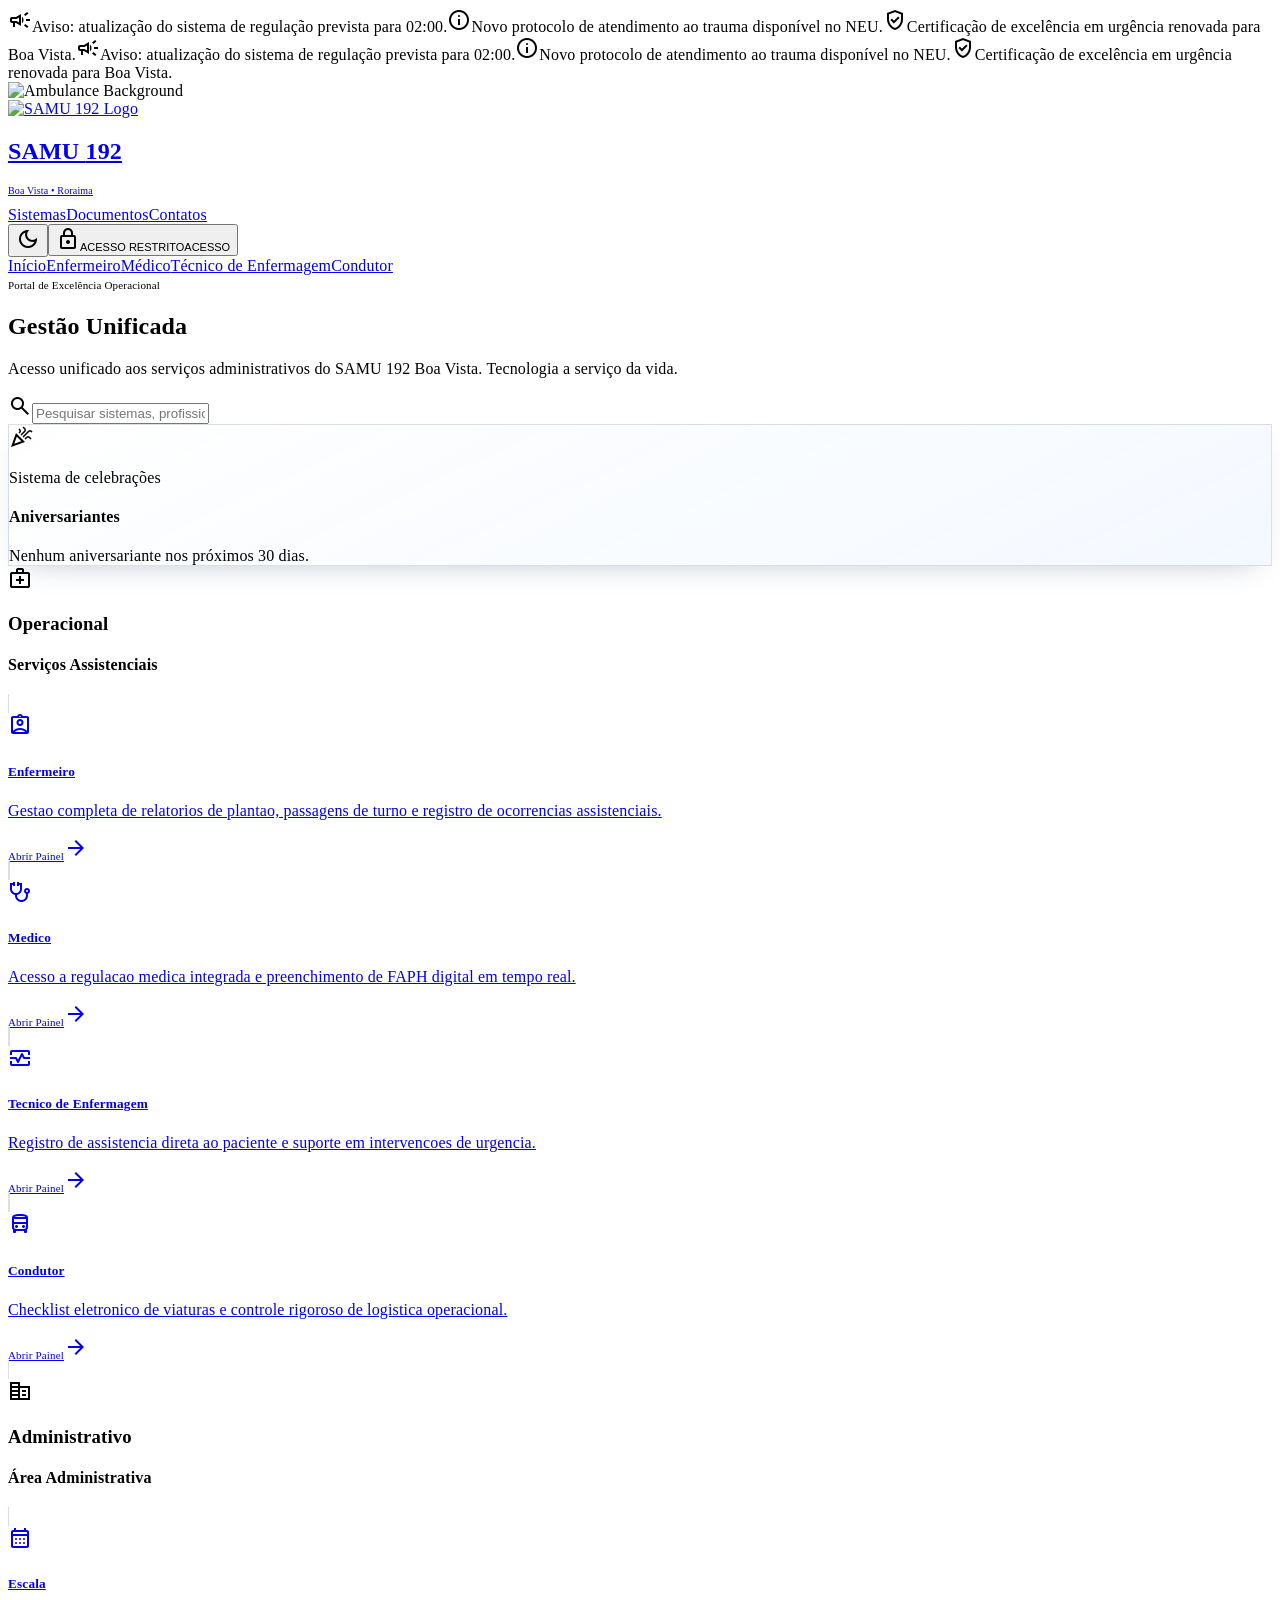
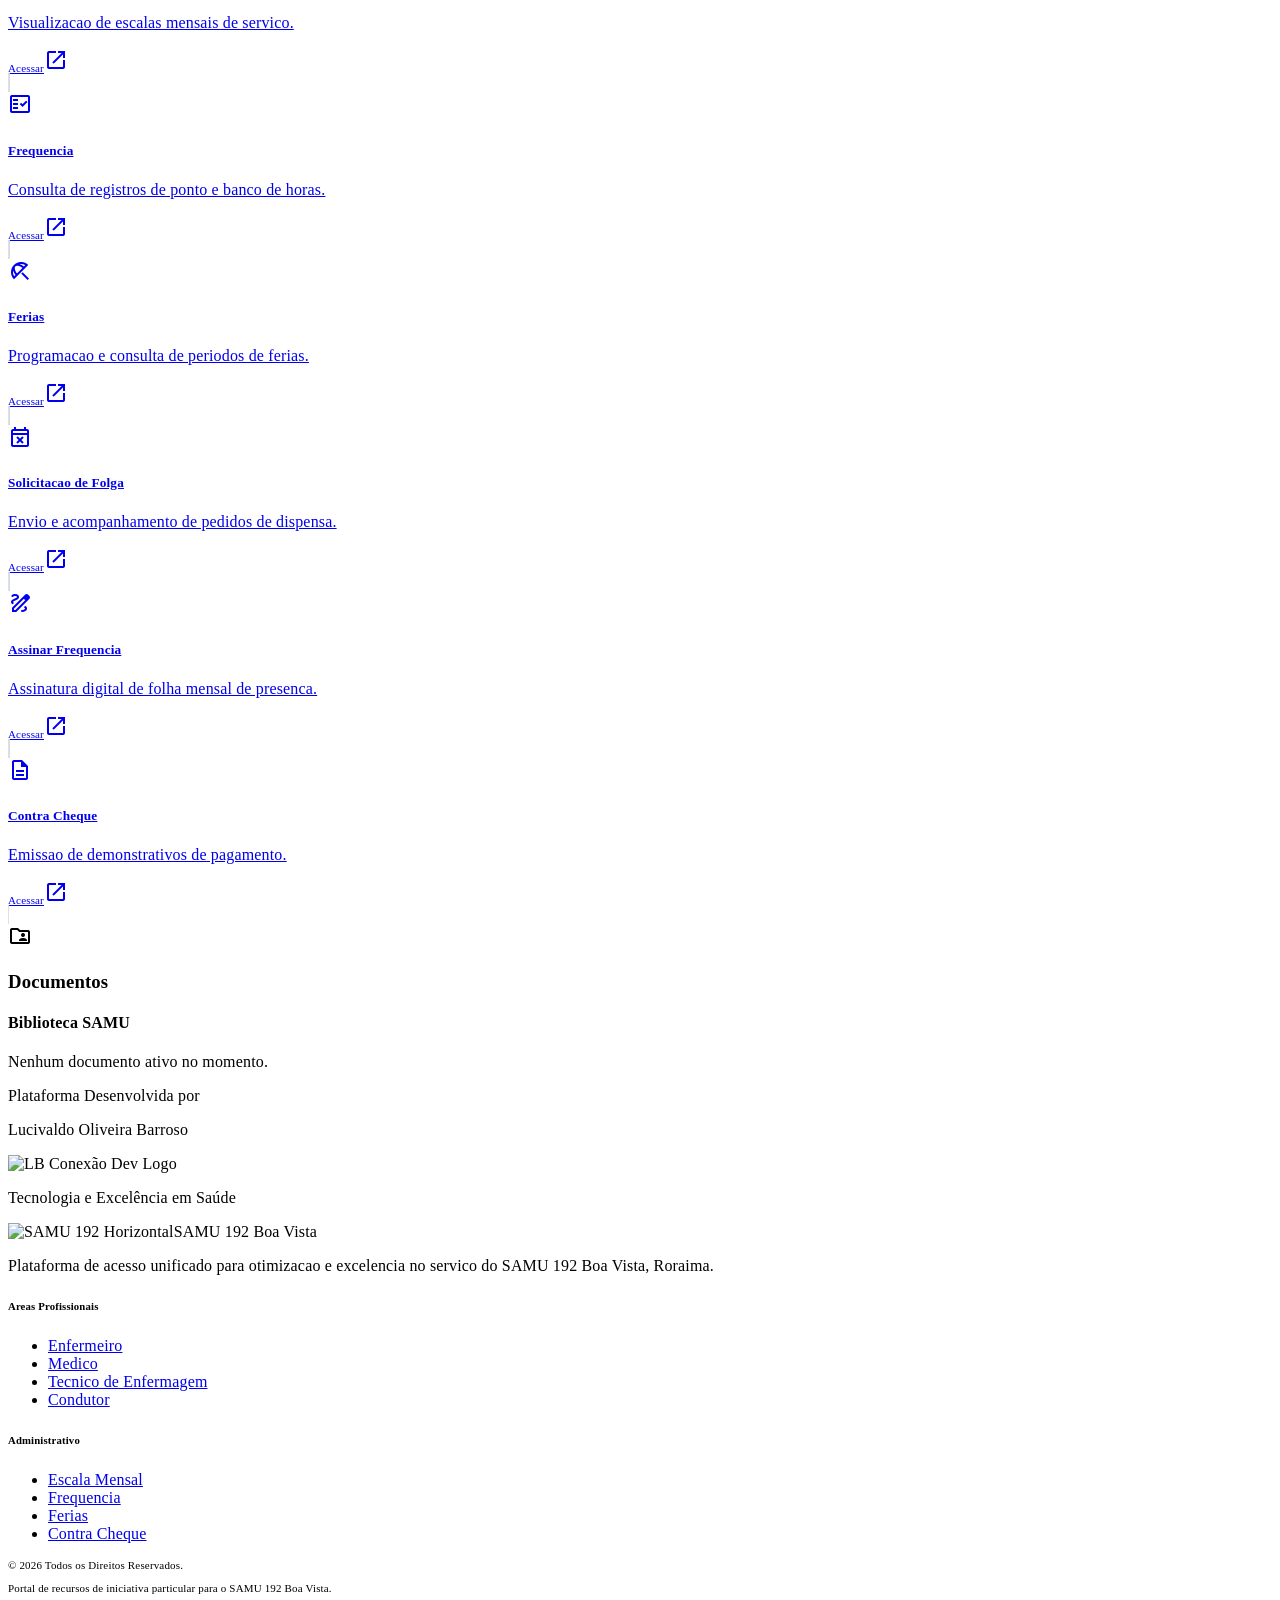
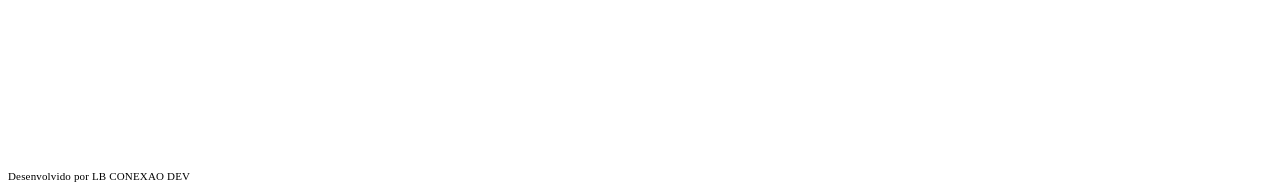
==== index.html @ 573fbbae "ATUALIZAÇÃO NEU 11.07.2026 MELHORIAS NOS TURMAS  E CERTIFICADOS" ====
<!DOCTYPE html>
<html lang="pt-br" class="light">

<head>
    <meta charset="utf-8" />
    <meta name="viewport" content="width=device-width, initial-scale=1.0, viewport-fit=cover" />
    <title>Portal Operacional SAMU/BV</title>
    <link rel="icon" type="image/png" href="/assets/img-samuredondo.png" />
    <script src="https://cdn.tailwindcss.com?plugins=forms,typography,container-queries"></script>
    <link href="https://fonts.googleapis.com/css2?family=Plus+Jakarta+Sans:wght@300;400;500;600;700;800&display=swap"
        rel="stylesheet" />
    <link href="https://fonts.googleapis.com/css2?family=Material+Symbols+Outlined:wght,FILL@100..700,0..1&display=swap"
        rel="stylesheet" />
    <script>
        tailwind.config = {
            darkMode: 'class',
            theme: {
                extend: {
                    colors: {
                        lb: {
                            navy: "#0F2B57",
                            grey: "#607089",
                        },
                        navy: {
                            850: "#061226",
                            900: "#0A1E3F",
                            950: "#07142A",
                        },
                        gold: "#F2B827",
                        cyan: "#19D4FF",
                    },
                    fontFamily: {
                        sans: ['Plus Jakarta Sans', 'sans-serif'],
                    },
                }
            }
        }
    </script>
    <style>        html,
        body {
            min-height: 100%;
        }

        body {
            min-height: 100svh;
            letter-spacing: 0.01em;
            -webkit-text-size-adjust: 100%;
        }

        .glass-card {
            transition: all 0.4s cubic-bezier(0.4, 0, 0.2, 1);
        }

        .dark .glass-card {
            background: linear-gradient(160deg, rgba(11, 23, 43, 0.85), rgba(8, 24, 52, 0.72));
            backdrop-filter: blur(14px);
            border: 1px solid rgba(30, 199, 255, 0.2);
            box-shadow: 0 12px 30px -16px rgba(0, 0, 0, 0.7);
        }

        .light .glass-card {
            background: linear-gradient(155deg, rgba(255, 255, 255, 0.96), rgba(243, 248, 255, 0.92));
            border: 1px solid rgba(15, 43, 87, 0.14);
            box-shadow: 0 12px 28px -18px rgba(12, 36, 79, 0.35);
        }

        .glass-card:hover {
            transform: translateY(-8px);
        }

        .dark .glass-card:hover {
            background: linear-gradient(160deg, rgba(10, 25, 48, 0.92), rgba(9, 33, 68, 0.78));
            border-color: rgba(25, 212, 255, 0.45);
            box-shadow: 0 26px 45px -20px rgba(7, 31, 74, 0.75);
        }

        .light .glass-card:hover {
            border-color: rgba(15, 43, 87, 0.4);
            box-shadow: 0 24px 34px -16px rgba(10, 30, 66, 0.28);
        }

        @keyframes ticker {
            0% {
                transform: translateX(100%);
            }

            100% {
                transform: translateX(-100%);
            }
        }

        .ticker-animation {
            animation: ticker 30s linear infinite;
        }

        .hero-overlay {
            transition: background 0.5s ease;
        }

        .dark .hero-overlay {
            background:
                radial-gradient(circle at 20% 20%, rgba(25, 212, 255, 0.14), transparent 30%),
                radial-gradient(circle at 80% 12%, rgba(242, 184, 39, 0.12), transparent 28%),
                linear-gradient(to bottom, rgba(3, 9, 22, 0.72) 0%, rgba(3, 10, 24, 0.96) 100%);
        }

        .light .hero-overlay {
            background:
                radial-gradient(circle at 15% 18%, rgba(25, 212, 255, 0.2), transparent 34%),
                radial-gradient(circle at 82% 10%, rgba(242, 184, 39, 0.15), transparent 30%),
                linear-gradient(to bottom, rgba(255, 255, 255, 0.58) 0%, rgba(245, 250, 255, 0.97) 100%);
        }

        /* Login Modal Styles */
        .modal-overlay {
            position: fixed;
            inset: 0;
            z-index: 100;
            display: flex;
            align-items: center;
            justify-content: center;
            background: rgba(2, 6, 23, 0.8);
            backdrop-filter: blur(8px);
            animation: fadeIn 0.3s ease-out;
        }

        .modal-content {
            width: 100%;
            max-width: 450px;
            margin: 0 1.5rem;
            background: rgba(255, 255, 255, 0.95);
            border-radius: 2rem;
            padding: 2.5rem;
            position: relative;
            box-shadow: 0 25px 50px -12px rgba(0, 0, 0, 0.5);
            border: 1px solid rgba(27, 54, 93, 0.1);
            animation: slideUp 0.4s cubic-bezier(0.16, 1, 0.3, 1);
            max-height: 92vh;
            overflow-y: auto;
            -webkit-overflow-scrolling: touch;
        }
        
        .modal-content,
        .modal-content * {
            box-sizing: border-box;
        }

        .dark .modal-content {
            background: rgba(15, 23, 42, 0.95);
            border-color: rgba(255, 255, 255, 0.1);
        }

        .close-btn {
            position: absolute;
            top: 1.25rem;
            right: 1.25rem;
            font-size: 1.5rem;
            cursor: pointer;
            color: #1B365D;
            opacity: 0.5;
            transition: opacity 0.2s;
        }

        .close-btn:hover {
            opacity: 1;
        }

        .input-group {
            margin-bottom: 1.5rem;
        }

        .input-group label {
            display: block;
            font-size: 10px;
            font-weight: 900;
            text-transform: uppercase;
            letter-spacing: 0.1em;
            margin-bottom: 0.5rem;
            color: #1B365D;
        }

        .dark .input-group label {
            color: #00E5FF;
        }

        .input-group input {
            width: 100%;
            padding: 1rem;
            border-radius: 1rem;
            border: 1px solid #e2e8f0;
            background: #f8fafc;
            font-size: 0.875rem;
            font-weight: 600;
            transition: all 0.2s;
        }

        .input-group select {
            width: 100%;
            max-width: 100%;
            min-width: 0;
            padding: 1rem;
            border-radius: 1rem;
            border: 1px solid #e2e8f0;
            background: #f8fafc;
            font-size: 0.875rem;
            font-weight: 600;
            transition: all 0.2s;
        }

        .input-group textarea {
            width: 100%;
            max-width: 100%;
            min-width: 0;
            min-height: 12rem;
            padding: 1rem;
            border-radius: 1rem;
            border: 1px solid #e2e8f0;
            background: #f8fafc;
            font-size: 0.875rem;
            font-weight: 600;
            line-height: 1.5;
            resize: vertical;
            transition: all 0.2s;
        }

        .dark .input-group input {
            background: rgba(255, 255, 255, 0.05);
            border-color: rgba(255, 255, 255, 0.1);
            color: white;
        }

        .dark .input-group select {
            background: rgba(255, 255, 255, 0.05);
            border-color: rgba(255, 255, 255, 0.1);
            color: white;
        }

        .dark .input-group textarea {
            background: rgba(255, 255, 255, 0.05);
            border-color: rgba(255, 255, 255, 0.1);
            color: white;
        }

        .input-group input:focus {
            outline: none;
            border-color: #1B365D;
            box-shadow: 0 0 0 2px rgba(27, 54, 93, 0.2);
        }

        .input-group select:focus {
            outline: none;
            border-color: #1B365D;
            box-shadow: 0 0 0 2px rgba(27, 54, 93, 0.2);
        }

        .input-group textarea:focus {
            outline: none;
            border-color: #1B365D;
            box-shadow: 0 0 0 2px rgba(27, 54, 93, 0.2);
        }

        .neu-admin-panel {
            font-size: 15px;
        }

        .neu-admin-panel .input-group {
            margin-bottom: 0;
        }

        .neu-admin-panel .input-group label {
            font-size: 11px;
            line-height: 1.35;
        }

        .neu-admin-panel .input-group input,
        .neu-admin-panel .input-group select,
        .neu-admin-panel .input-group textarea {
            font-size: 15px;
        }

        .neu-admin-panel .neu-plan-grid .input-group {
            width: 100%;
            min-width: 0;
        }

        .neu-admin-panel .neu-plan-grid textarea {
            display: block;
            width: 100%;
            min-height: 14rem;
        }

        .neu-admin-panel .neu-period-card {
            display: flex;
            flex-direction: column;
            gap: 0.55rem;
        }

        .neu-admin-panel .neu-period-card > span,
        .neu-admin-panel .neu-period-card > p {
            display: block;
            margin: 0;
        }

        .neu-admin-panel .neu-period-card > span {
            margin-left: 0 !important;
            width: fit-content;
        }

        .neu-admin-panel .neu-period-card > button {
            width: fit-content;
            margin-left: 0 !important;
            margin-right: 0.5rem;
        }

        #btnEntrar {
            width: 100%;
            padding: 1.25rem;
            background: linear-gradient(90deg, #1B365D, #001F3F);
            color: white;
            border-radius: 1rem;
            font-size: 0.75rem;
            font-weight: 900;
            text-transform: uppercase;
            letter-spacing: 0.2em;
            transition: transform 0.2s, box-shadow 0.2s;
        }

        #btnEntrar:hover {
            transform: scale(1.02);
            box-shadow: 0 10px 15px -3px rgba(27, 54, 93, 0.4);
        }

        .text-\[8px\] {
            font-size: 9px !important;
        }

        .text-\[9px\] {
            font-size: 10px !important;
        }

        .text-\[10px\] {
            font-size: 11px !important;
        }

        @keyframes fadeIn {
            from {
                opacity: 0;
            }

            to {
                opacity: 1;
            }
        }

        @keyframes slideUp {
            from {
                opacity: 0;
                transform: translateY(20px);
            }

            to {
                opacity: 1;
                transform: translateY(0);
            }
        }

        @keyframes loading {
            from {
                width: 0%;
            }

            to {
                width: 100%;
            }
        }

        @supports (-webkit-touch-callout: none) {
            .input-group input,
            .input-group select,
            .input-group textarea {
                font-size: 16px;
            }
        }
    </style>

    <script type="importmap">
{
  "imports": {
    "react-dom/": "https://esm.sh/react-dom@^19.2.3/",
    "react/": "https://esm.sh/react@^19.2.3/",
    "react": "https://esm.sh/react@^19.2.3"
  }
}
</script>
  <script type="module" crossorigin src="/assets/index-CGMEteTM.js"></script>
</head>

<body class="transition-colors duration-500 font-sans">
    <div id="root"></div>
</body>

</html>
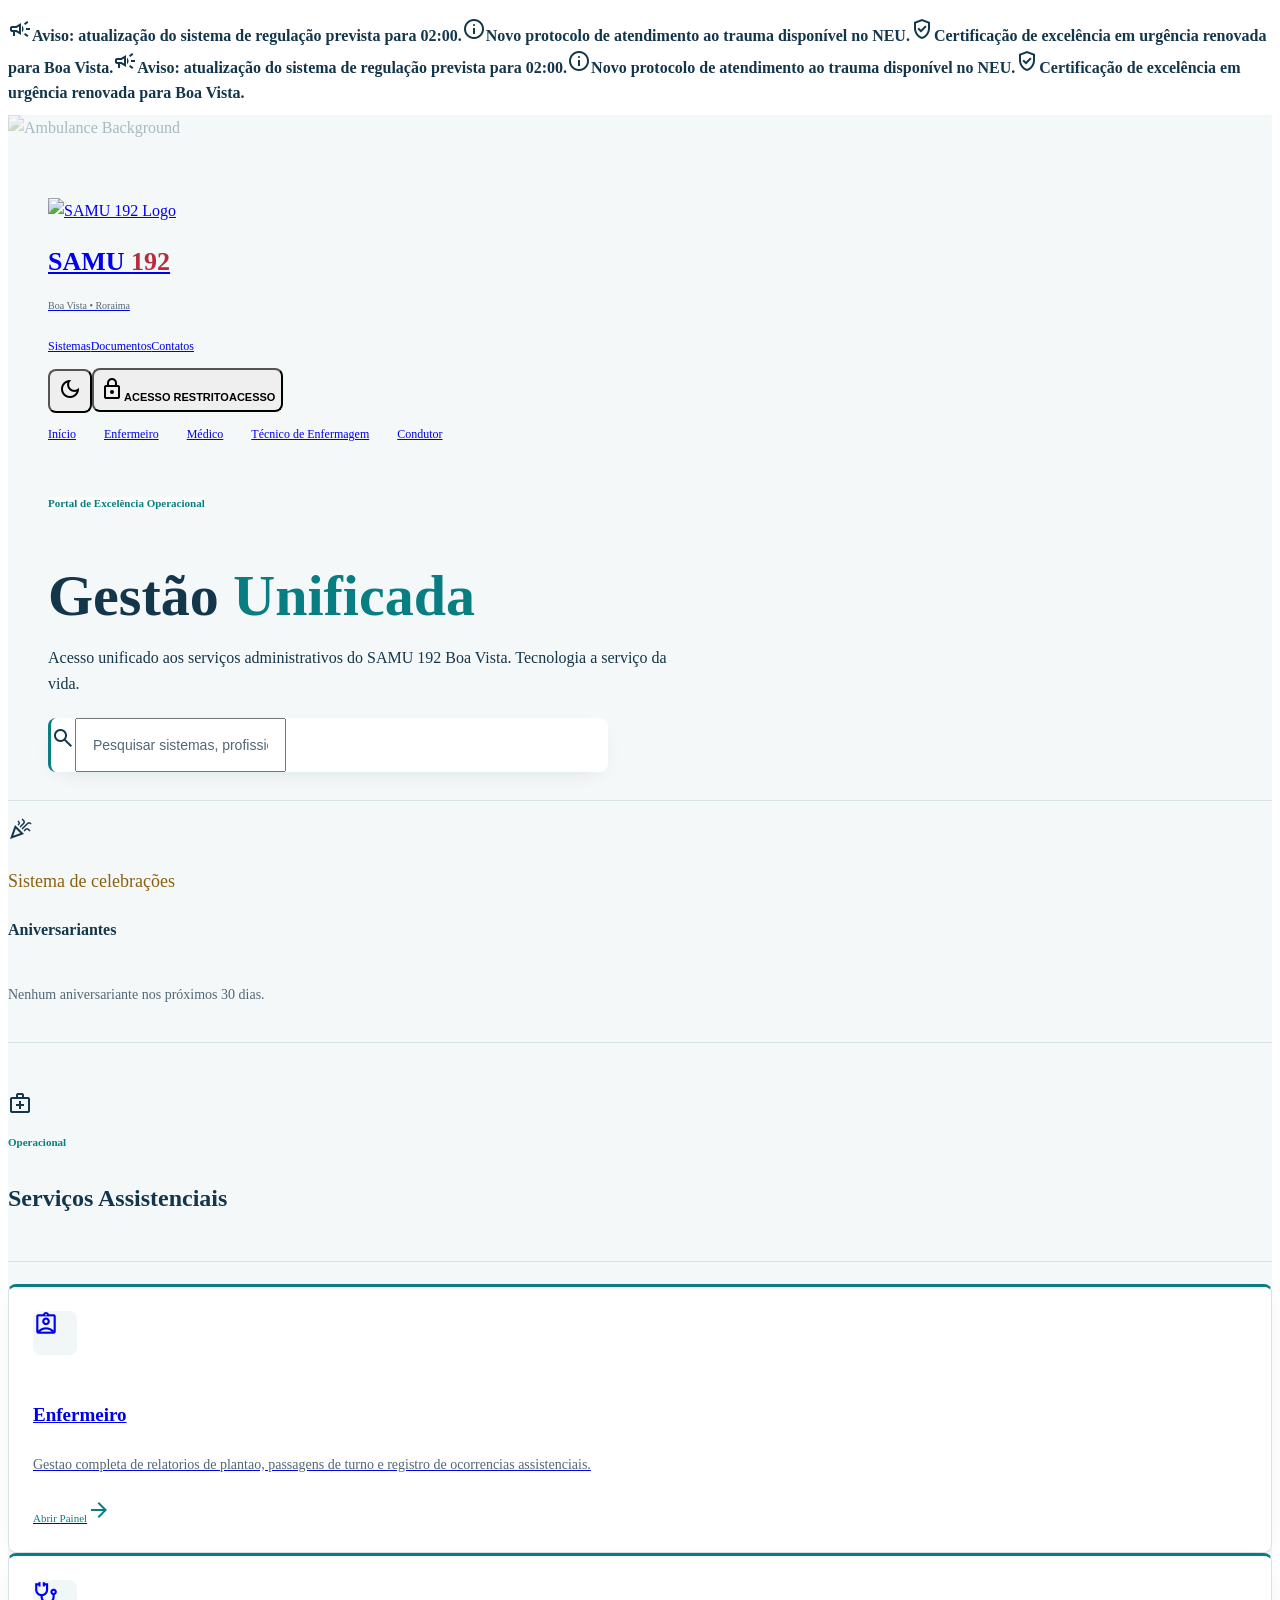
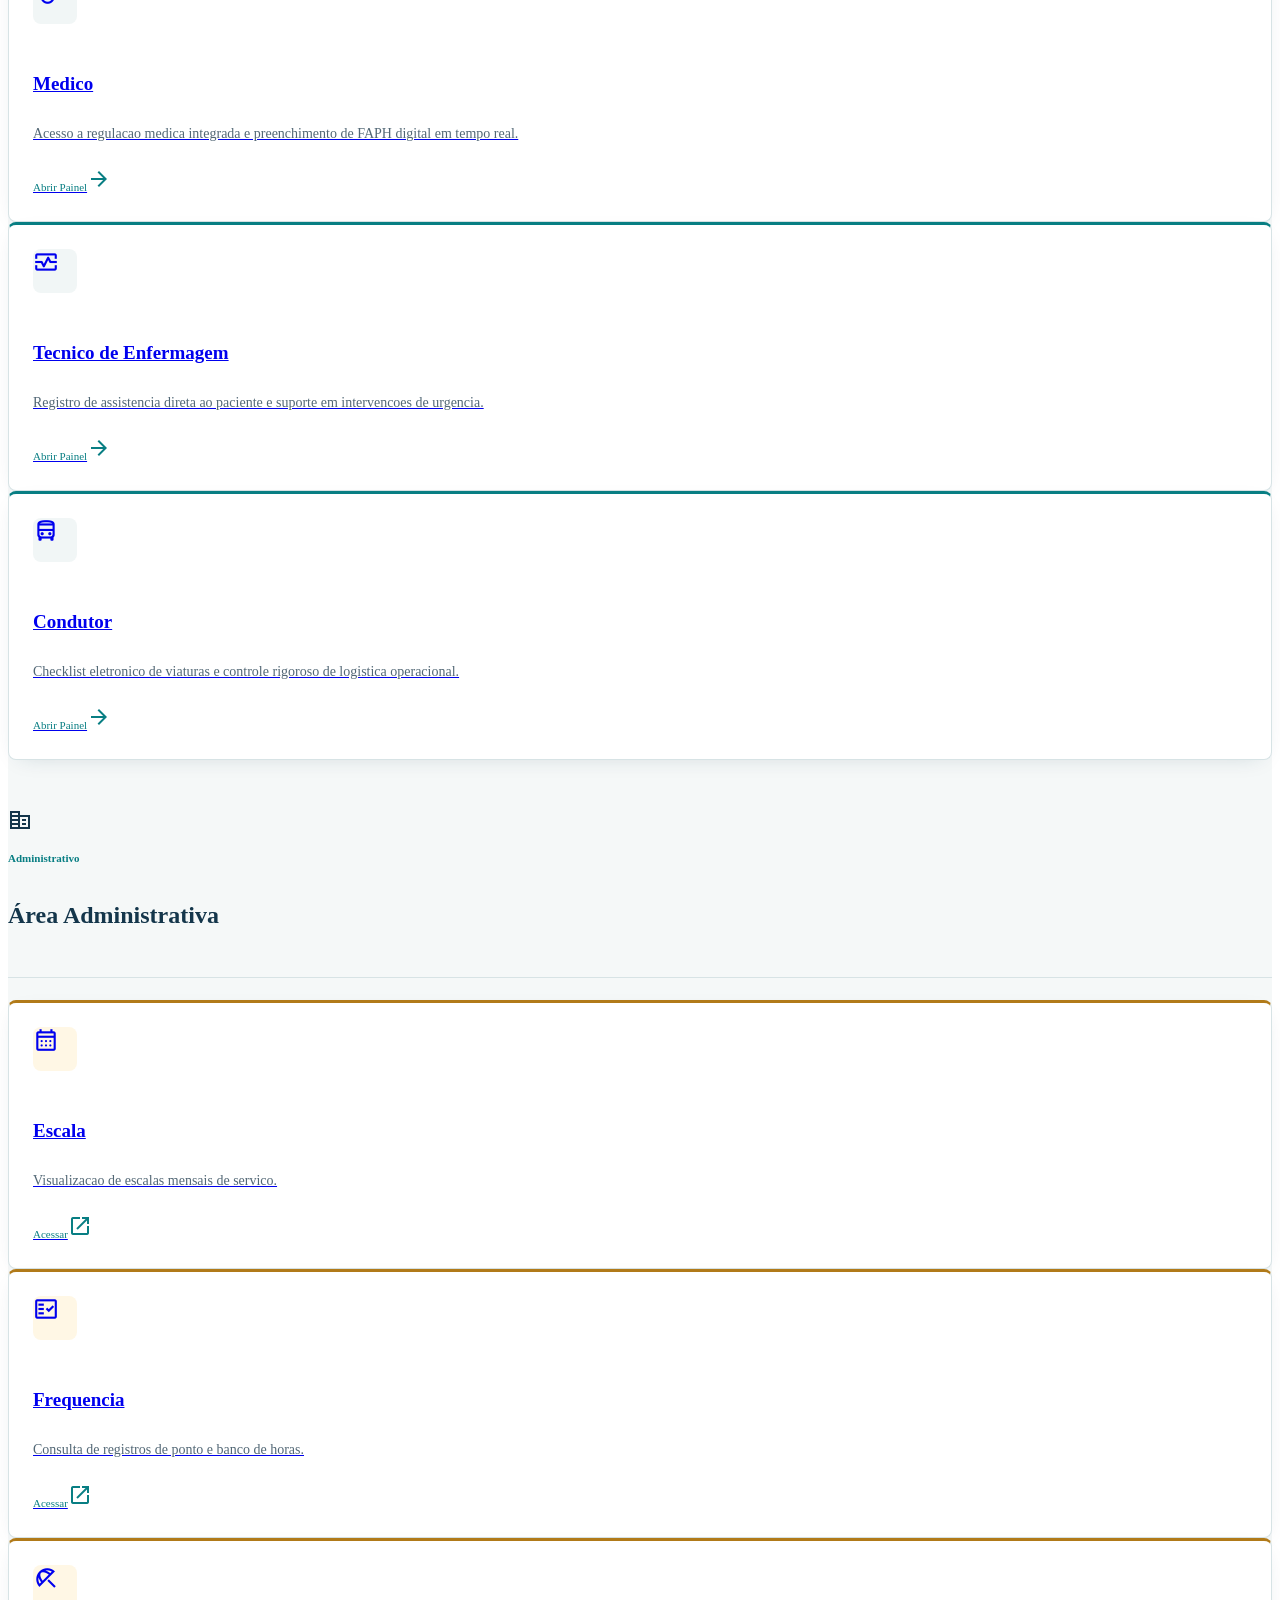
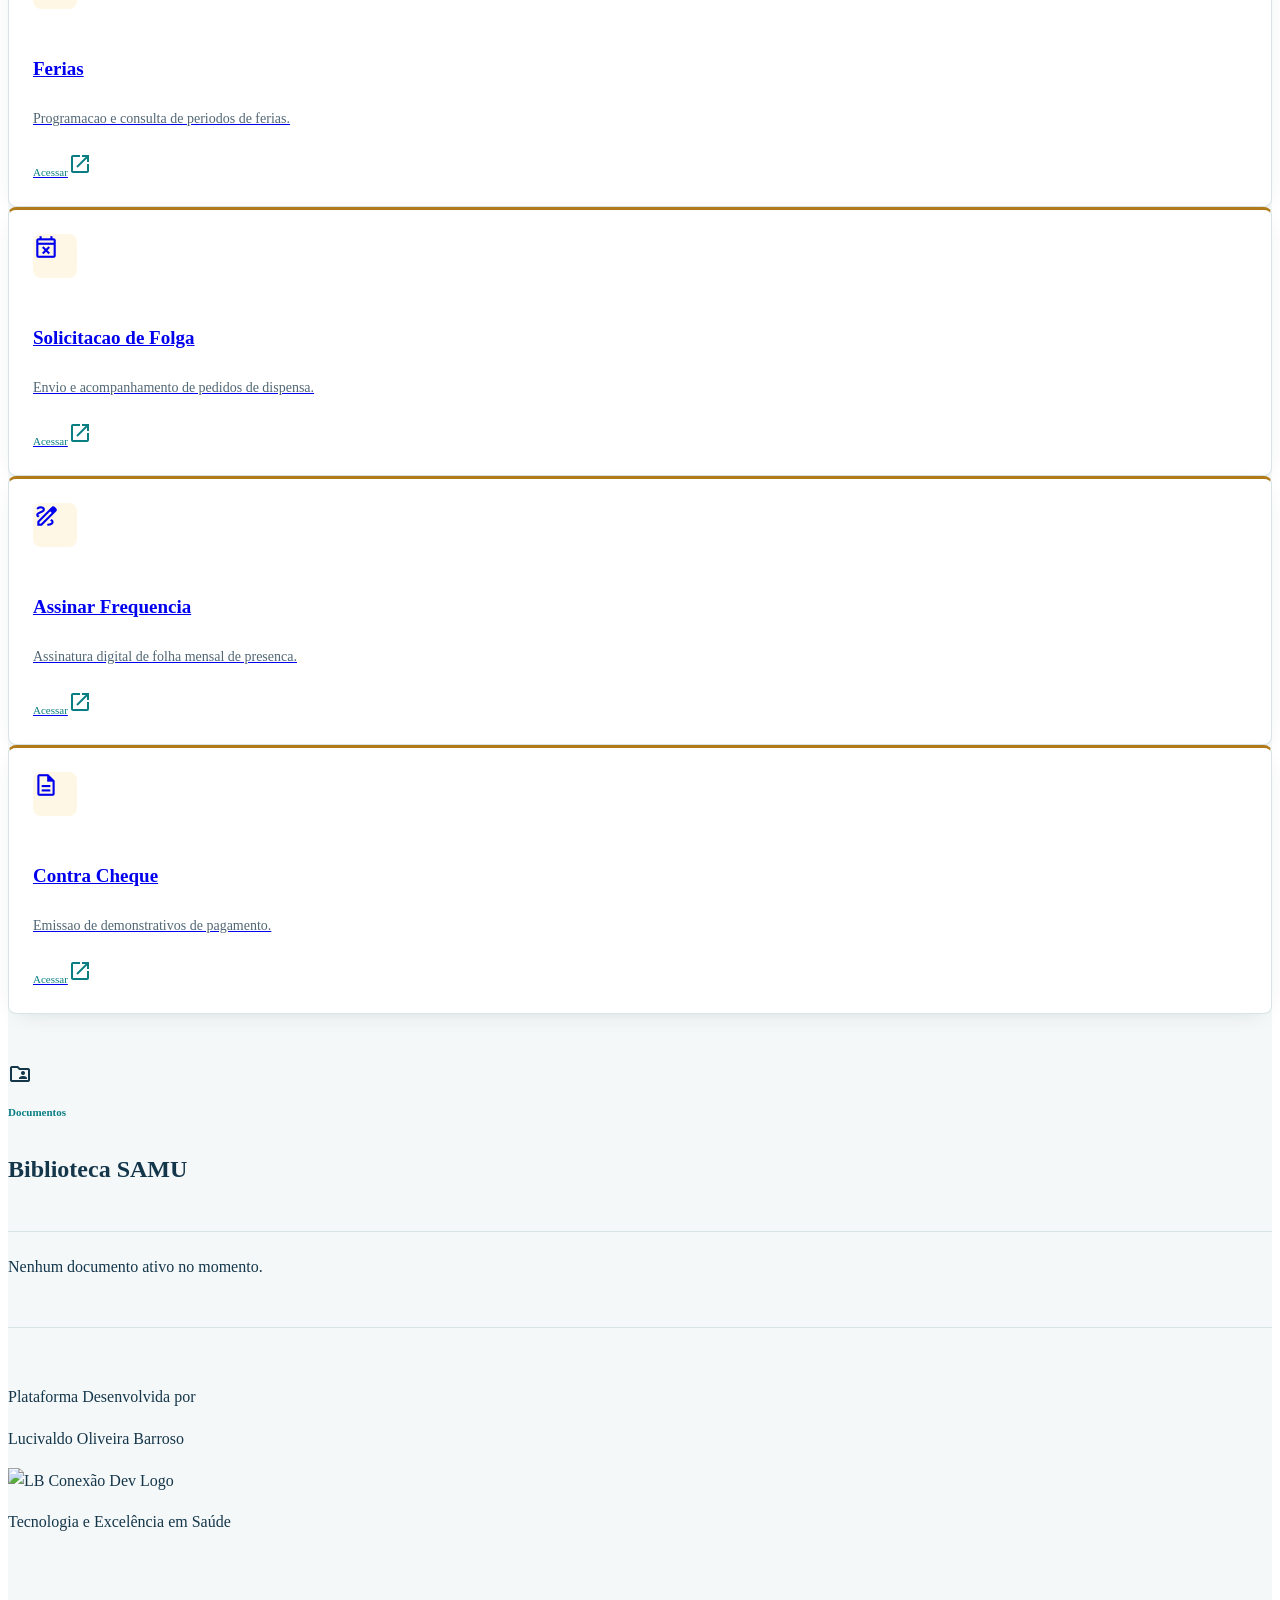
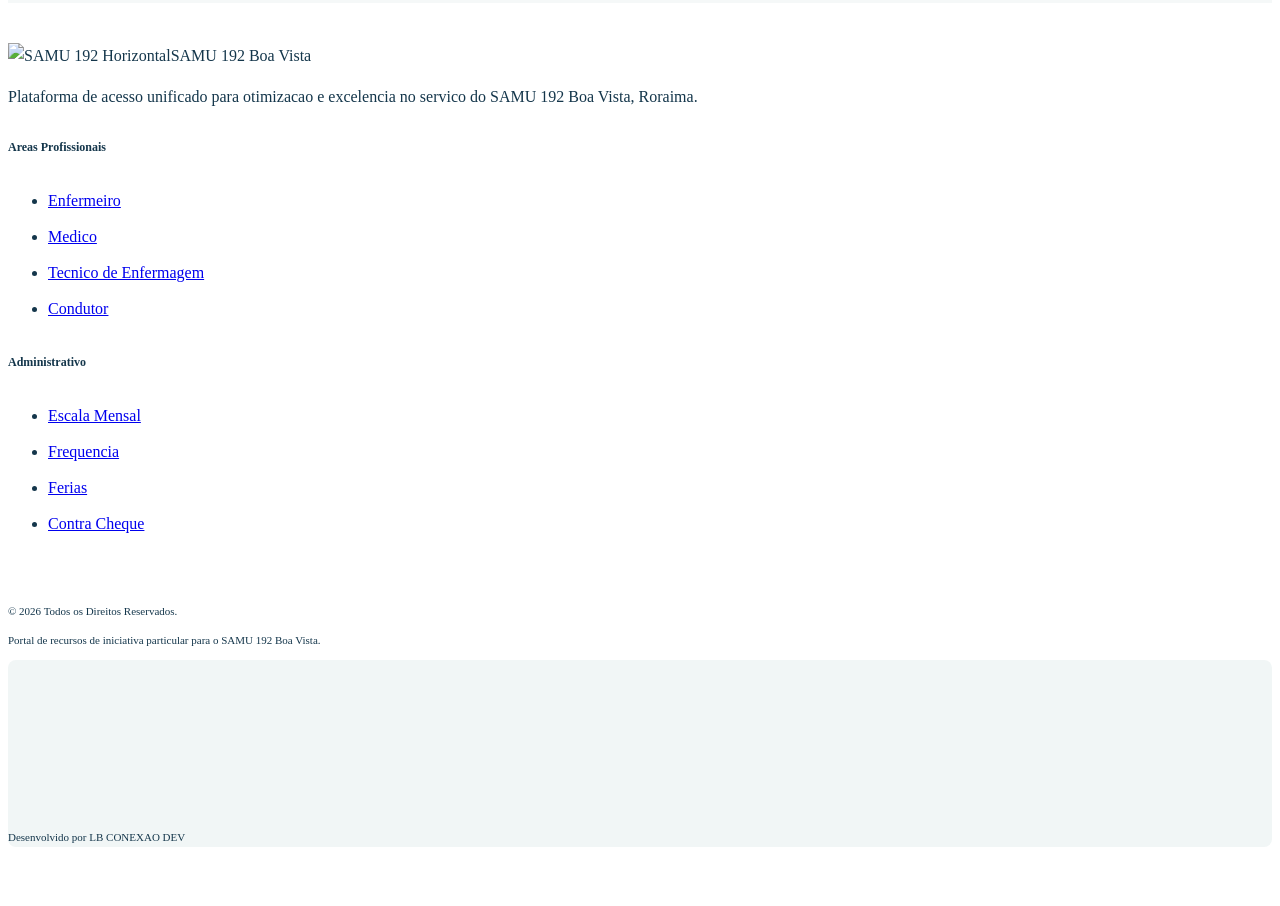
==== commit bf56951e: "deploy: publica visual responsivo V4 do Portal e Checklist Atualiza os dois index.html e os bundles " ====
--- a/index.html
+++ b/index.html
@@ -1,41 +1,41 @@
-<!DOCTYPE html>
-<html lang="pt-br" class="light">
-
-<head>
-    <meta charset="utf-8" />
-    <meta name="viewport" content="width=device-width, initial-scale=1.0, viewport-fit=cover" />
-    <title>Portal Operacional SAMU/BV</title>
-    <link rel="icon" type="image/png" href="/assets/img-samuredondo.png" />
-    <script src="https://cdn.tailwindcss.com?plugins=forms,typography,container-queries"></script>
-    <link href="https://fonts.googleapis.com/css2?family=Plus+Jakarta+Sans:wght@300;400;500;600;700;800&display=swap"
-        rel="stylesheet" />
-    <link href="https://fonts.googleapis.com/css2?family=Material+Symbols+Outlined:wght,FILL@100..700,0..1&display=swap"
-        rel="stylesheet" />
-    <script>
-        tailwind.config = {
-            darkMode: 'class',
-            theme: {
-                extend: {
-                    colors: {
-                        lb: {
-                            navy: "#0F2B57",
-                            grey: "#607089",
-                        },
-                        navy: {
-                            850: "#061226",
-                            900: "#0A1E3F",
-                            950: "#07142A",
-                        },
-                        gold: "#F2B827",
-                        cyan: "#19D4FF",
-                    },
-                    fontFamily: {
-                        sans: ['Plus Jakarta Sans', 'sans-serif'],
-                    },
-                }
-            }
-        }
-    </script>
+<!DOCTYPE html>
+<html lang="pt-br" class="light">
+
+<head>
+    <meta charset="utf-8" />
+    <meta name="viewport" content="width=device-width, initial-scale=1.0, viewport-fit=cover" />
+    <title>Portal Operacional SAMU/BV</title>
+    <link rel="icon" type="image/png" href="/assets/img-samuredondo.png" />
+    <script src="https://cdn.tailwindcss.com?plugins=forms,typography,container-queries"></script>
+    <link href="https://fonts.googleapis.com/css2?family=Plus+Jakarta+Sans:wght@300;400;500;600;700;800&display=swap"
+        rel="stylesheet" />
+    <link href="https://fonts.googleapis.com/css2?family=Material+Symbols+Outlined:wght,FILL@100..700,0..1&display=swap"
+        rel="stylesheet" />
+    <script>
+        tailwind.config = {
+            darkMode: 'class',
+            theme: {
+                extend: {
+                    colors: {
+                        lb: {
+                            navy: "#0F2B57",
+                            grey: "#607089",
+                        },
+                        navy: {
+                            850: "#061226",
+                            900: "#0A1E3F",
+                            950: "#07142A",
+                        },
+                        gold: "#F2B827",
+                        cyan: "#19D4FF",
+                    },
+                    fontFamily: {
+                        sans: ['Plus Jakarta Sans', 'sans-serif'],
+                    },
+                }
+            }
+        }
+    </script>
     <style>        html,
         body {
             min-height: 100%;
@@ -381,25 +381,25 @@
                 font-size: 16px;
             }
         }
-    </style>
-
-    <script type="importmap">
-{
-  "imports": {
-    "react-dom/": "https://esm.sh/react-dom@^19.2.3/",
-    "react/": "https://esm.sh/react@^19.2.3/",
-    "react": "https://esm.sh/react@^19.2.3"
-  }
-}
+    </style>
+
+    <script type="importmap">
+{
+  "imports": {
+    "react-dom/": "https://esm.sh/react-dom@^19.2.3/",
+    "react/": "https://esm.sh/react@^19.2.3/",
+    "react": "https://esm.sh/react@^19.2.3"
+  }
+}
 </script>
-  <script type="module" crossorigin src="/assets/index-CGMEteTM.js"></script>
-</head>
-
-<body class="transition-colors duration-500 font-sans">
-    <div id="root"></div>-
-</body>
-
-</html>
-
-
+  <script type="module" crossorigin src="/assets/index-BOcUdRuh.js"></script>
+  <link rel="stylesheet" crossorigin href="/assets/index-BQrdiSrs.css">
+</head>
+
+<body class="transition-colors duration-500 font-sans">
+    <div id="root"></div>
+</body>
+
+</html>
+
+
--- a/assets/index-BQrdiSrs.css
+++ b/assets/index-BQrdiSrs.css
@@ -0,0 +1 @@
+@media screen{.portal-v2{--portal-ink: #14364b;--portal-muted: #526775;--portal-accent: #087e83;--portal-border: #d7e3e5;--portal-surface: #ffffff;--portal-soft: #f1f6f6;--portal-shadow: 0 6px 22px -12px rgba(20, 54, 75, .22);color:var(--portal-ink);background:#f5f8f8;letter-spacing:0;line-height:1.6}.dark .portal-v2{--portal-ink: #e9f2f3;--portal-muted: #bacbcc;--portal-accent: #72d6ca;--portal-border: #365052;--portal-surface: #182e31;--portal-soft: #213a3d;--portal-shadow: 0 8px 24px -12px rgba(0, 0, 0, .4);background:#122629}.portal-v2 :is(h1,h2,h3,h4,h5,h6,p,span,a,label,input,select,textarea,button){letter-spacing:0}.portal-v2 :is(a,button,input,select,textarea):focus-visible{outline:3px solid var(--portal-accent);outline-offset:4px}.portal-v2 :where(button,a,input,select,textarea){-webkit-tap-highlight-color:rgba(8,126,131,.12)}.portal-v2 .portal-backdrop>img{opacity:.7}.portal-v2 .hero-overlay{background:linear-gradient(180deg,#ecf8f729,#f5f8f8d6 620px,#f5f8f8 1100px)}.dark .portal-v2 .hero-overlay{background:linear-gradient(180deg,#0c282bc2,#122629f5 700px,#122629 1100px)}.portal-workspace .portal-backdrop>img{opacity:.2}.portal-workspace .hero-overlay{background:#f5f8f8e6}.dark .portal-workspace .hero-overlay{background:#122629f0}.portal-v2 .ticker-wrap{min-height:40px;padding-block:9px;border-bottom-color:var(--portal-border);background:var(--portal-surface);box-shadow:none;-webkit-backdrop-filter:none;backdrop-filter:none}.portal-v2 .ticker-wrap .ticker-animation span:not(.material-symbols-outlined){font-weight:700}.portal-v2 .portal-nav{max-width:1440px;margin-inline:auto;padding:62px 40px 0;gap:22px}.portal-v2 .portal-nav>div.portal-profession-nav{margin-top:0}.portal-nav-top{min-height:60px}.portal-v2 .portal-brand{gap:12px}.portal-v2 .portal-brand>*+*{margin-left:0}.portal-v2 .portal-brand-mark{padding:0;border:0;background:transparent;-webkit-backdrop-filter:none;backdrop-filter:none}.portal-brand-mark img{height:50px;width:50px;object-fit:contain}.portal-brand h1{font-size:26px;line-height:1.2}.portal-v2 .portal-brand h1 span{color:#b52d3b}.dark .portal-v2 .portal-brand h1 span{color:#ff909b}.portal-v2 .portal-brand p{color:var(--portal-muted);font-size:11px;margin-top:5px}.portal-nav-links a{font-size:12px;min-height:44px;display:inline-flex;align-items:center}.portal-v2 .portal-theme-control{width:44px;height:44px;border-radius:8px}.portal-v2 .portal-access-control{min-height:44px;border-radius:8px;box-shadow:none;font-size:12px;font-weight:700}.portal-v2 .portal-profession-nav{display:flex;flex-wrap:wrap;gap:8px 28px;padding-block:8px;border-color:#14364b29}.portal-v2 .portal-profession-nav>a{margin-left:0;min-height:40px;display:inline-flex;align-items:center;font-size:12px}.dark .portal-v2 .portal-profession-nav{border-color:var(--portal-border)}.portal-v2 .portal-hero{padding:42px 24px 40px}.portal-v2 .portal-hero>div>div>span:first-child{border-radius:4px;font-size:11px;font-weight:700;margin-bottom:20px;color:var(--portal-accent);background:#ffffffb3;border-color:#087e8338}.dark .portal-v2 .portal-hero>div>div>span:first-child{background:var(--portal-soft)}.portal-v2 .portal-page-title{font-size:56px;line-height:1.15;margin-bottom:18px}.portal-v2 .portal-page-description{font-size:16px;font-weight:500;max-width:640px;margin-bottom:28px}.portal-v2 .portal-page-description>span{font-size:16px;white-space:normal}.portal-v2.portal-workspace .portal-page-title{font-size:34px}.portal-v2.portal-workspace .portal-hero{padding-top:24px;padding-bottom:30px}.portal-v2.portal-workspace .portal-page-description{margin-bottom:20px}.portal-v2 .portal-search{max-width:560px}.portal-v2 .portal-search-glow{display:none}.portal-v2 .portal-search-field{border-radius:8px;border-color:#14364b40;box-shadow:var(--portal-shadow);background:var(--portal-surface)}.portal-search-field:focus-within{outline:3px solid var(--portal-accent);outline-offset:3px}.portal-v2 .portal-search-field input{min-width:0;padding:17px 16px;font-size:14px;font-weight:500;outline:none}.portal-v2 .portal-search-field input::placeholder{color:var(--portal-muted)}.portal-v2 .portal-main{padding-bottom:40px}.portal-v2 .portal-section{margin-bottom:48px;scroll-margin-top:64px}.portal-v2 .portal-section-heading{margin-bottom:22px}.portal-v2 .portal-section-heading h3{font-size:11px;font-weight:700}.portal-v2 .portal-section-heading h4{font-size:26px;line-height:1.3;font-weight:700}.portal-v2 .portal-section-heading>div:last-child:not(:first-child){opacity:.45}.portal-v2 .portal-services-grid{gap:16px;align-items:stretch}.portal-v2 .portal-service-card{min-width:0;padding:24px;border:1px solid var(--portal-border);border-radius:8px;background:var(--portal-surface);box-shadow:var(--portal-shadow);-webkit-backdrop-filter:none;backdrop-filter:none;display:flex;flex-direction:column;transition:border-color .18s ease,box-shadow .18s ease,transform .18s ease}.portal-v2 .portal-service-card:hover{transform:translateY(-2px);border-color:var(--portal-accent);box-shadow:0 10px 24px -12px #087e8340}.portal-v2 .portal-card-icon-row{margin-bottom:22px}.portal-v2 .portal-card-icon{width:48px;height:48px;border-radius:8px;background:var(--portal-soft);border-color:var(--portal-border)}.portal-v2 .portal-card-icon>span{font-size:26px}.portal-v2 .portal-card-glow{display:none}.portal-v2 .portal-service-card h5{font-size:19px;line-height:1.4;margin-bottom:10px;overflow-wrap:anywhere}.portal-v2 .portal-service-card>p{font-size:14px;line-height:1.65;color:var(--portal-muted);margin-bottom:22px}.portal-v2 .portal-card-action{opacity:1;transform:none;font-size:11px;min-height:24px;color:var(--portal-accent)}.portal-v2 .portal-service-card .absolute.right-4{max-width:calc(100% - 90px);white-space:normal;overflow-wrap:anywhere;line-height:1.35}.portal-v2 .portal-admin-card .portal-card-icon{background:#fff7e5;border-color:#eee1ba}.dark .portal-v2 .portal-admin-card .portal-card-icon{background:#3c3828;border-color:#68603e}.portal-v2 .portal-celebrations,.portal-v2 .portal-celebrations:hover{background:transparent;border:0;border-top:1px solid var(--portal-border);border-bottom:1px solid var(--portal-border);border-radius:0;padding:22px 0;box-shadow:none;-webkit-backdrop-filter:none;backdrop-filter:none;transform:none}.portal-celebrations>div:first-child{margin-bottom:16px}.portal-v2 .portal-celebrations>div:first-child p{font-size:20px;color:#8a620f}.dark .portal-v2 .portal-celebrations>div:first-child p{color:#f2cd75}.portal-celebrations article{border-radius:8px;background:var(--portal-surface);border-color:var(--portal-border);box-shadow:none}.portal-celebrations>.text-center{padding-block:20px;font-size:14px;color:var(--portal-muted)}.portal-v2 .portal-document-library{border:0;padding:0;border-radius:0;background:transparent}.portal-document-library article{border-radius:8px;padding:22px;background:var(--portal-surface);border-color:var(--portal-border)}.portal-document-library h5{color:var(--portal-ink);line-height:1.5;overflow-wrap:anywhere}.portal-document-library article>p{color:var(--portal-muted)}.portal-document-library a{min-height:44px}.portal-v2 .portal-profile{max-width:1440px;margin:24px auto 0;padding-inline:40px}.portal-v2 .portal-profile-surface,.portal-v2 .portal-profile-surface:hover{background:var(--portal-surface);border-radius:8px;border-color:var(--portal-border);box-shadow:var(--portal-shadow);transform:none;-webkit-backdrop-filter:none;backdrop-filter:none}.portal-profile-identity{min-width:0}.portal-profile-identity>div:first-child{flex:0 0 52px;height:52px;border-radius:8px;box-shadow:none}.portal-profile-identity h2{font-size:22px;line-height:1.4;overflow-wrap:anywhere}.portal-profile-details{padding-bottom:6px;scrollbar-color:var(--portal-accent) var(--portal-soft)}.portal-v2 .portal-profile-fields{min-width:0;display:grid;grid-template-columns:repeat(4,minmax(0,1fr));gap:10px}.portal-profile-fields>div{min-width:0;border-radius:6px;padding:10px 12px;background:var(--portal-soft)}.portal-profile-fields p:first-child{font-size:11px;font-weight:600}.portal-profile-fields p:last-child{font-size:13px;line-height:1.5;overflow-wrap:anywhere}.portal-v2 .portal-login-overlay{padding:16px;background:#0e2027b3;-webkit-backdrop-filter:blur(4px);backdrop-filter:blur(4px)}.portal-v2 .portal-login{max-width:460px;margin:0;padding:36px;border-radius:8px;background:var(--portal-surface);border:1px solid var(--portal-border);box-shadow:0 24px 72px #0000003d;max-height:calc(100dvh - 32px)}.portal-login .close-btn{display:grid;place-items:center;width:44px;height:44px;top:4px;right:4px;opacity:1;color:var(--portal-muted);border-radius:8px}.portal-login h2{font-size:23px;line-height:1.4;padding-inline:10px}.portal-login .input-group label{font-size:12px;color:var(--portal-ink);font-weight:700}.portal-login .input-group :is(input,select){font-size:16px;min-height:48px;border-radius:6px;padding:12px;background:var(--portal-soft);color:var(--portal-ink);border-color:var(--portal-border)}.portal-login .input-group :is(input,select):focus{border-color:var(--portal-accent);box-shadow:0 0 0 3px #087e8326}.portal-v2 .portal-login #btnEntrar{min-height:48px;padding:14px;border-radius:6px;background:#0f2b57;font-size:13px;font-weight:700;letter-spacing:0}.portal-v2 .portal-login #btnEntrar:hover{transform:none;box-shadow:none;background:#143d76}.portal-login button{min-height:44px;white-space:normal}.portal-v2 .portal-login .glass-card{background:var(--portal-soft);border-radius:8px;box-shadow:none;transform:none;padding:20px}.portal-v2 .portal-operational{min-width:0}.portal-operational>.glass-card{border-radius:8px;background:#fff;border-color:var(--portal-border);color:#14364b;box-shadow:var(--portal-shadow);-webkit-backdrop-filter:none;backdrop-filter:none;transform:none}.portal-operational :where(input:not([type=checkbox]):not([type=radio]),select,textarea){max-width:100%;border-radius:6px;font-size:14px}.portal-operational .input-group label{font-size:12px}.portal-operational :where(button,a){white-space:normal}.portal-operational table{line-height:1.55}.portal-operational th{font-size:12px}.portal-operational td{font-size:13px}.portal-operational .overflow-x-auto{max-width:100%;scrollbar-color:#74979b #edf4f4}.portal-v2 .portal-operational .glass-card:hover{transform:none}.portal-operational>[class~="rounded-[2rem]"]{border-radius:8px;box-shadow:none}.portal-admin-tabs{border-bottom:1px solid var(--portal-border)}.portal-admin-tabs>button{border-radius:6px;min-height:44px;font-size:12px;padding:10px 18px}.portal-v2 .portal-credits{margin-top:44px;margin-bottom:0;border-top:1px solid var(--portal-border);padding-top:28px}.portal-v2 .portal-credits-content{background:transparent;border:0;border-radius:0;box-shadow:none;-webkit-backdrop-filter:none;backdrop-filter:none;padding-block:12px}.portal-credits-content img{height:64px}.portal-v2 .portal-footer{background:var(--portal-surface);padding-block:40px;border-color:var(--portal-border)}.portal-footer>div:first-child{gap:28px;margin-bottom:28px}.portal-footer>div:last-child{padding-top:24px;border-color:var(--portal-border)}.portal-footer h6{font-size:12px}.portal-footer a{display:inline-flex;align-items:center;min-height:32px}.portal-footer ul{display:grid;gap:4px}.portal-footer ul>li{margin-top:0}.portal-v2 .portal-developer-badge{position:static;max-width:100%;border-radius:8px;background:var(--portal-soft);border-color:var(--portal-border);box-shadow:none;-webkit-backdrop-filter:none;backdrop-filter:none}.portal-developer-badge p{overflow-wrap:anywhere}@keyframes portal-arrive{0%{opacity:.8;transform:translateY(6px)}to{opacity:1;transform:none}}.portal-home .portal-hero{animation:portal-arrive .35s ease-out}@media(min-width:1600px){.portal-v2 .portal-main:not(.max-w-none){max-width:1360px}}@media(max-width:1023px){.portal-v2 .portal-nav,.portal-v2 .portal-profile{padding-inline:24px}.portal-v2 .portal-page-title{font-size:46px}.portal-v2.portal-workspace .portal-page-title{font-size:30px}.portal-v2 .portal-nav-links{display:flex;gap:14px}.portal-v2 .portal-nav-links>a{margin-left:0}}@media(max-width:767px){.portal-v2 .portal-nav{padding:54px 16px 0;gap:12px}.portal-v2 .portal-nav-top{gap:12px}.portal-v2 .portal-brand{gap:8px}.portal-brand-mark img{width:40px;height:40px}.portal-brand h1{font-size:21px}.portal-v2 .portal-brand p{font-size:10px}.portal-v2 .portal-nav-actions{gap:6px}.portal-v2 .portal-nav-links{flex-basis:100%;justify-content:flex-end;gap:14px}.portal-v2 .portal-nav-links a{font-size:11px;min-height:32px}.portal-v2 .portal-profession-nav{justify-content:flex-start;gap:0 18px}.portal-v2 .portal-profession-nav>a{min-height:44px;font-size:12px}.portal-v2 .portal-hero{padding:30px 16px 28px}.portal-v2 .portal-page-title{font-size:36px;overflow-wrap:anywhere}.portal-v2.portal-workspace .portal-page-title{font-size:27px}.portal-v2 .portal-page-description{font-size:14px;line-height:1.7}.portal-v2 .portal-page-description>span{font-size:14px}.portal-v2 .portal-search-field input{padding:15px 12px;font-size:16px}.portal-search-field .material-symbols-outlined{margin-left:14px}.portal-v2 .portal-main{padding-inline:16px}.portal-v2 .portal-section{margin-bottom:32px}.portal-v2 .portal-section-heading{margin-bottom:16px}.portal-v2 .portal-section-heading h4{font-size:23px}.portal-v2 .portal-service-card{padding:20px}.portal-v2 .portal-profile{padding-inline:16px;margin-top:20px}.portal-v2 .portal-profile-fields{grid-template-columns:repeat(2,minmax(0,1fr))}.portal-profile-identity{gap:12px}.portal-v2 .portal-profile-identity>div+div{margin-left:0}.portal-profile-identity h2{font-size:20px}.portal-v2 .portal-login{padding:30px 22px 24px}.portal-login h2{font-size:21px}.portal-operational :where(input:not([type=checkbox]):not([type=radio]),select,textarea){font-size:16px}.portal-operational>.glass-card{padding:16px}.portal-v2 .portal-footer{padding-inline:16px}.portal-footer .text-2xl{font-size:20px}}@media(max-width:479px){.portal-v2 .portal-nav-links{justify-content:flex-start;order:3}.portal-v2 .portal-nav-actions{flex:1 1 100%;justify-content:flex-start}.portal-v2 .portal-access-control .hidden.sm\:inline{display:inline}.portal-v2 .portal-access-control .sm\:hidden{display:none}.portal-v2 .portal-nav{gap:6px}.portal-v2 .portal-page-title{font-size:32px}.portal-v2.portal-workspace .portal-page-title{font-size:25px}}.portal-home .portal-backdrop>img{opacity:.32;object-position:center 20%}.portal-home .hero-overlay{background:#f5f8f8ad}.dark .portal-home .hero-overlay{background:#122629e0}.portal-v2 .portal-nav{padding-top:58px;gap:10px}.portal-v2 .portal-profession-nav{border-top:0;border-bottom-width:1px;padding-block:2px}.portal-v2 .portal-nav-links a:hover,.portal-v2 .portal-profession-nav a:hover{color:var(--portal-accent)}.portal-home .portal-hero{padding:32px 40px 28px;text-align:left}.portal-home .portal-hero>div{max-width:1280px}.portal-home .portal-page-title{font-size:58px;margin-bottom:12px}.portal-home .portal-page-title span{color:var(--portal-accent);background:none;-webkit-text-fill-color:currentColor}.portal-home .portal-page-description{margin-inline:0;margin-bottom:22px;max-width:640px}.portal-home .portal-search{margin-left:0}.portal-home .portal-search-field{border-left:3px solid var(--portal-accent)}.portal-v2 .portal-section-heading{align-items:center;border-bottom:1px solid var(--portal-border);padding-bottom:14px}.portal-v2 .portal-section-heading h3{color:var(--portal-accent)}.portal-v2 .portal-section-heading h4{font-size:24px}.portal-home #assistenciais .portal-service-card{border-top:3px solid #087e83}.portal-home #administrativo .portal-service-card{border-top:3px solid #b17a19}.portal-v2 .portal-card-icon-row{margin-bottom:16px}.portal-v2 .portal-card-icon{width:44px;height:44px}.portal-v2 .portal-celebrations{padding-block:16px}.portal-v2 .portal-celebrations>div:first-child p{font-size:18px}.portal-v2 .portal-celebrations article{border-left:3px solid #cf9a32}.portal-v2 .portal-document-library article{border-top:3px solid #6475ae}.portal-v2.portal-workspace .portal-profile{margin-top:16px;margin-bottom:0}.portal-v2 .portal-profile-surface{padding:18px 20px;border-left:3px solid var(--portal-accent)}.portal-v2 .portal-profile-surface>div:first-child{gap:12px}.portal-v2 .portal-profile-identity h2{font-size:19px}.portal-v2 .portal-profile-identity>div:first-child{flex-basis:44px;height:44px}.portal-v2 .portal-profile-details{margin-top:12px}.portal-v2 .portal-profile-fields{gap:8px}.portal-v2 .portal-profile-fields>div{padding:7px 10px;box-shadow:none}.portal-v2.portal-workspace .portal-hero{padding:20px 40px;text-align:left}.portal-workspace .portal-hero>div{display:grid;grid-template-columns:minmax(0,1fr) auto;gap:16px;align-items:center}.portal-v2.portal-workspace .portal-page-title{font-size:28px;margin-bottom:8px}.portal-v2.portal-workspace .portal-page-title .inline-block{padding:0;border-radius:0;background:none;box-shadow:none}.portal-v2.portal-workspace .portal-page-description{margin:0;max-width:780px;font-size:14px;line-height:1.6}.portal-workspace .portal-hero>div>div>span:first-child{margin-bottom:8px;background:none;border:0;padding:0}.portal-workspace .portal-hero>div>div:last-child>a{padding:10px 14px;min-height:44px;border-radius:6px;box-shadow:none}.portal-workspace .portal-section{margin-bottom:28px}.portal-workspace .portal-service-card{padding:18px;box-shadow:0 3px 10px -7px #14364b38}.portal-workspace .portal-service-card h5{font-size:16px;line-height:1.45}.portal-workspace .portal-service-card>p{font-size:13px;margin-bottom:16px}.portal-workspace .portal-card-icon-row{margin-bottom:12px}.portal-v2 .portal-operational :where(input:not([type=checkbox]):not([type=radio]),select,textarea){border-color:#b8cdd1}.portal-admin-content>div:first-child:has(>input),.portal-admin-content>div:first-child>div:has(>input){padding:12px;border-radius:6px}.portal-admin-content>div:first-child>:is(button,select){padding:10px 12px;border-radius:6px;min-height:44px;min-width:0}.portal-admin-content>div:first-child:has(>select){flex-wrap:wrap}.portal-admin-content>div:first-child>div:has(>input){flex-basis:100%}.portal-admin-content>[class~="rounded-[2rem]"]{border-radius:8px;box-shadow:none}.portal-v2 .portal-admin-content{min-width:0}.portal-v2 .portal-admin-tabs{margin-bottom:18px;padding:0 0 8px;gap:6px}.portal-v2 .portal-admin-tabs>button{font-size:11px;padding:10px 12px;text-align:left;transition:background-color .15s,border-color .15s}@media(min-width:1024px){.portal-v2 .portal-admin-layout{display:grid;grid-template-columns:230px minmax(0,1fr);align-items:start;gap:24px}.portal-v2 .portal-admin-tabs{position:sticky;top:60px;display:flex;flex-direction:column;max-height:calc(100dvh - 80px);overflow:auto;margin:0;padding:0 16px 0 0;border-bottom:0;border-right:1px solid var(--portal-border);scrollbar-color:var(--portal-accent) var(--portal-soft)}.portal-v2 .portal-admin-tabs>button{flex-shrink:0;min-height:44px;width:100%}.portal-v2 .portal-profile-fields{grid-template-columns:repeat(6,minmax(0,1fr))}.portal-workspace .portal-services-grid{grid-template-columns:repeat(3,minmax(0,1fr))}}@media(min-width:1600px){.portal-home .portal-hero>div{max-width:1312px}.portal-workspace .portal-services-grid{grid-template-columns:repeat(4,minmax(0,1fr))}}@media(max-width:1023px){.portal-home .portal-hero,.portal-v2.portal-workspace .portal-hero{padding-inline:24px}.portal-home .portal-page-title{font-size:46px}.portal-workspace .portal-hero>div{gap:12px}}@media(max-width:767px){.portal-home .portal-hero{padding:22px 16px 24px}.portal-home .portal-page-title{font-size:34px}.portal-v2 .portal-section-heading h4{font-size:22px}.portal-v2.portal-workspace .portal-hero{padding:18px 16px}.portal-workspace .portal-hero>div{grid-template-columns:minmax(0,1fr)}.portal-workspace .portal-hero>div>div:last-child{justify-content:flex-start}.portal-v2.portal-workspace .portal-page-title{font-size:25px}.portal-v2 .portal-profile-surface{padding:14px}.portal-v2 .portal-profile-fields{grid-template-columns:repeat(2,minmax(0,1fr))}.portal-workspace .portal-services-grid{grid-template-columns:minmax(0,1fr)}.portal-v2 .portal-admin-tabs{display:grid;grid-template-columns:repeat(2,minmax(0,1fr));overflow:visible}.portal-v2 .portal-admin-tabs>button{min-width:0;overflow-wrap:anywhere}.portal-home .portal-service-card{padding:18px}.portal-home .portal-card-icon-row{margin-bottom:12px}}@media(prefers-reduced-motion:reduce){.portal-v2 *,.portal-v2 *:before,.portal-v2 *:after{animation:none!important;transition:none!important;scroll-behavior:auto!important}.portal-v2 .ticker-animation{overflow-x:auto;white-space:normal}.portal-v2 .ticker-animation>div{flex-wrap:wrap;gap:8px 20px}.portal-v2 .ticker-animation>div>span{white-space:normal;margin-left:0}.portal-v2 .ticker-wrap{position:relative}.portal-v2 .portal-service-card:hover{transform:none}}}@media screen{.portal-v2 .portal-server-table-scroll:focus-visible{outline:3px solid var(--portal-accent);outline-offset:-3px}}@media screen and (max-width:1023px){.portal-v2 .portal-admin-layout .portal-admin-tabs{display:flex;flex-direction:row;flex-wrap:nowrap;gap:6px;max-width:100%;overflow-x:auto;overflow-y:hidden;padding-bottom:8px;scroll-snap-type:x proximity;scrollbar-width:thin;-webkit-overflow-scrolling:touch}.portal-v2 .portal-admin-layout .portal-admin-tabs>button{flex:0 0 auto;min-height:44px;white-space:nowrap;overflow-wrap:normal;scroll-snap-align:start}.portal-v2 .portal-server-filters{display:grid;grid-template-columns:repeat(2,minmax(0,1fr));gap:10px}.portal-v2 .portal-server-filters>div:first-child{grid-column:1 / -1;min-width:0}.portal-v2 .portal-server-filters>select:first-of-type{grid-column:1 / -1}.portal-v2 .portal-server-filters>button:last-child{grid-column:1 / -1}.portal-v2 .portal-server-filters>:is(button,select){width:100%;min-width:0;font-size:12px}.portal-v2 .portal-server-table-frame,.portal-v2 .portal-server-scrollbar{min-width:0;max-width:100%}.portal-v2 .portal-server-table-scroll{min-width:0;max-width:100%;overflow:auto;-webkit-overflow-scrolling:touch;touch-action:pan-x pan-y;overscroll-behavior-x:contain}.portal-v2 .portal-server-table :is(th,td){position:static!important;left:auto!important;z-index:auto!important;box-shadow:none!important}.portal-v2 .portal-server-table .portal-server-name{min-width:260px!important;width:260px!important;max-width:260px;white-space:normal;overflow-wrap:anywhere;text-overflow:clip}.portal-v2 .portal-server-table td button{min-width:44px;min-height:44px}.portal-v2 .portal-server-scrollbar>div{min-height:24px}.portal-v2 .portal-operational :where(input:not([type=checkbox]):not([type=radio]),select,textarea){min-height:44px}.portal-v2 .portal-operational :where(input,select,textarea):focus{scroll-margin-block:80px}.portal-v2 .modal-content:not(.portal-login){width:calc(100% - 24px);margin:0;max-height:calc(100dvh - 24px);padding:16px;border-radius:8px;overscroll-behavior:contain;-webkit-overflow-scrolling:touch}.portal-v2 .modal-content:not(.portal-login) h2{font-size:21px;line-height:1.4;padding-right:32px}.portal-v2 .modal-content:not(.portal-login) .close-btn{top:4px;right:4px;width:44px;height:44px;padding:10px}@media(min-width:820px){.portal-v2 .portal-admin-layout{display:grid;grid-template-columns:180px minmax(0,1fr);align-items:start;gap:16px}.portal-v2 .portal-admin-layout .portal-admin-tabs{flex-direction:column;position:sticky;top:52px;max-height:calc(100dvh - 72px);overflow:auto;padding:0 10px 0 0;border-bottom:0;border-right:1px solid var(--portal-border);scroll-snap-type:none}.portal-v2 .portal-admin-layout .portal-admin-tabs>button{white-space:normal;width:100%}}@media(max-width:767px){.portal-v2 .portal-nav{gap:8px;padding:48px 16px 10px}.portal-v2 .portal-nav-top{gap:8px;min-height:44px}.portal-v2 .portal-brand-mark img{width:36px;height:36px}.portal-v2 .portal-brand h1{font-size:20px}.portal-v2 .portal-nav-actions{justify-content:flex-start;gap:8px}.portal-v2 .portal-logout-control{min-height:44px;box-shadow:none}.portal-v2 .portal-logout-control>span.hidden{display:inline}.portal-v2 .portal-profession-nav{flex-wrap:nowrap;justify-content:flex-start;gap:18px;padding-block:0;overflow-x:auto;overflow-y:hidden;scrollbar-width:thin;-webkit-overflow-scrolling:touch}.portal-v2 .portal-profession-nav>a{flex:0 0 auto;white-space:nowrap;font-size:11px}.portal-v2 .portal-profile-surface{padding:12px 14px}.portal-v2 .portal-profile-surface>div:first-child{gap:10px}.portal-v2 .portal-profile-identity{gap:10px}.portal-v2 .portal-profile-identity h2{font-size:18px}.portal-v2 .portal-profile-identity>div:first-child{flex-basis:40px;height:40px}.portal-v2 .portal-profile-surface>div:first-child>div:last-child{align-items:flex-start}.portal-v2 .portal-profile-details{margin-top:8px;padding-bottom:0}.portal-v2 .portal-profile-fields{gap:4px 12px}.portal-v2 .portal-profile-fields>div{background:transparent;border:0;border-bottom:1px solid var(--portal-border);border-radius:0;padding:5px 0}.portal-v2 .portal-profile-fields p:first-child{font-size:10px}.portal-v2 .portal-profile-fields p:last-child{font-size:12px}.portal-v2.portal-workspace .portal-hero{padding-block:14px}.portal-v2 .portal-services-grid{gap:12px}.portal-v2 .portal-service-card{padding:16px}.portal-v2 .portal-service-card h5{font-size:16px}.portal-v2 .portal-service-card>p{font-size:13px;margin-bottom:12px}.portal-v2 .portal-card-icon-row{margin-bottom:10px}.portal-v2 .portal-card-icon{width:40px;height:40px}.portal-v2 .portal-card-action{min-height:44px}.portal-v2 .portal-login-overlay{padding:12px}.portal-v2 .portal-login{max-height:calc(100dvh - 24px);padding:28px 18px 20px}}@media(min-width:414px)and (max-width:767px){.portal-v2 .portal-services-grid{grid-template-columns:repeat(2,minmax(0,1fr))}}@media(max-width:599px){.portal-v2:has(.portal-profession-nav){padding-bottom:calc(96px + env(safe-area-inset-bottom,0px))}.portal-v2 .portal-nav .portal-nav-links{display:flex;flex-wrap:wrap;gap:8px 16px;position:static}.portal-v2 .portal-nav .portal-nav-links>a{min-height:44px}.portal-v2 .portal-nav .portal-profession-nav{position:fixed;z-index:70;bottom:0;left:0;right:0;display:grid;grid-template-columns:minmax(44px,.65fr) minmax(0,1.05fr) minmax(0,.75fr) minmax(0,1.45fr) minmax(0,.85fr);gap:0;margin:0;padding:6px max(8px,env(safe-area-inset-left,0px)) calc(6px + env(safe-area-inset-bottom,0px)) max(8px,env(safe-area-inset-right,0px));background:var(--portal-surface);border:0;border-top:1px solid var(--portal-border);overflow:visible;box-shadow:0 -4px 14px -10px #14364b40}.portal-v2 .portal-nav .portal-profession-nav>a{display:flex;flex-direction:column;align-items:center;justify-content:center;gap:3px;min-height:68px;min-width:0;margin:0;padding:4px 2px;font-size:10px;line-height:1.35;white-space:normal;overflow-wrap:anywhere;text-align:center;color:var(--portal-ink);border-radius:6px}.portal-v2 .portal-nav .portal-profession-nav>a:active{background:var(--portal-soft)}.portal-v2 .portal-nav .portal-profession-nav>a:focus-visible{outline-offset:-3px}.portal-v2 .portal-nav .portal-profession-nav>a:before{font-family:Material Symbols Outlined;font-size:23px;font-weight:400;line-height:1;text-transform:none;font-feature-settings:"liga"}.portal-v2 .portal-nav .portal-profession-nav>a[href="#home"]:before{content:"home" / ""}.portal-v2 .portal-nav .portal-profession-nav>a[href="#enfermeiro"]:before{content:"clinical_notes" / ""}.portal-v2 .portal-nav .portal-profession-nav>a[href="#medico"]:before{content:"stethoscope" / ""}.portal-v2 .portal-nav .portal-profession-nav>a[href="#tecnico"]:before{content:"medical_services" / ""}.portal-v2 .portal-nav .portal-profession-nav>a[href="#condutor"]:before{content:"ambulance" / ""}.portal-v2:has(input:focus,select:focus,textarea:focus,.modal-overlay) .portal-nav .portal-profession-nav{position:static;padding-bottom:6px;box-shadow:none}.portal-v2:has(.modal-overlay) .portal-nav{z-index:0}}}
